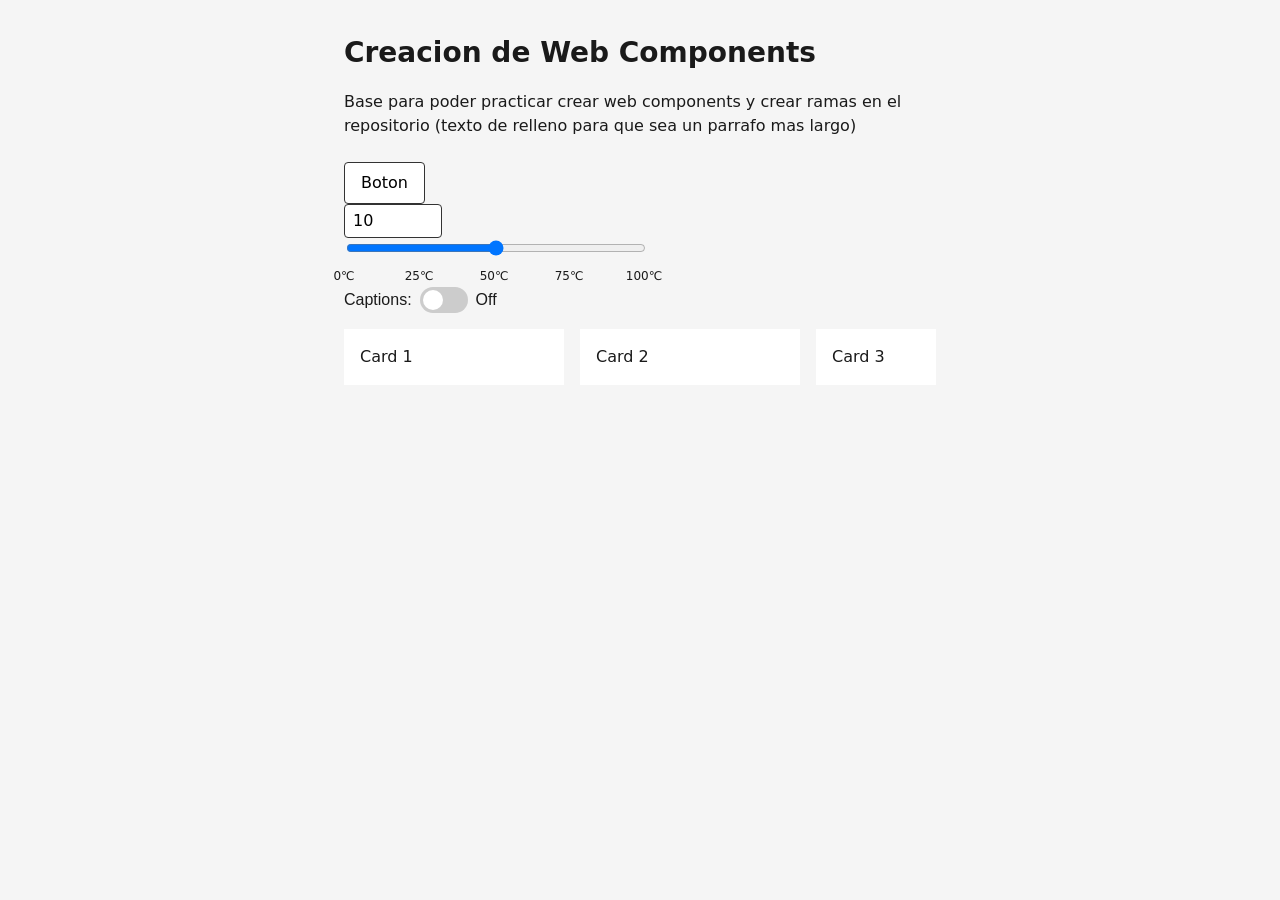
==== index.html @ 435bf11f "horizontal_Scroll" ====
<!DOCTYPE html>
<html lang="es">
  <head>
    <meta charset="UTF-8" />
    <meta name="viewport" content="width=device-width, initial-scale=1.0" />
    <title>Web Components</title>
    <link rel="stylesheet" href="styles.css" />
  </head>
  <body>
    <main class="page">
      <h1>Creacion de Web Components</h1>
      <p>
        Base para poder practicar crear web components y crear ramas en el repositorio (texto de relleno para que sea un parrafo mas largo)
      </p>
      <button type="button" id="action-button">Boton</button>

      <numeric-field value="10"></numeric-field>

      <my-slider min="0" max="100" value="50" step="5" style="max-width: 300px;">
        <slider-label>0&#8451;</slider-label>
        <slider-label position="25">25&#8451;</slider-label>
        <slider-label position="50">50&#8451;</slider-label>
        <slider-label position="75">75&#8451;</slider-label>
        <slider-label position="100">100&#8451;</slider-label>
      </my-slider>
    
      <my-switch>
        <span slot="checked-message">On</span>
        <span slot="unchecked-message">Off</span>
        <label>Captions:</label>
      </my-switch>

      <my-horizontal-scroll>
        <my-card>Card 1</my-card>
        <my-card>Card 2</my-card>
        <my-card>Card 3</my-card>
        <my-card>Card 4</my-card>
        <my-card>Card 5</my-card>
      </my-horizontal-scroll>
    </main>



    <template id="slider-template">
      <style>
        :host {
          display: block;
        }
    
        .slider {
          width: 100%;
        }
    
        input[type="range"] {
          width: 100%;
          cursor: pointer;
        }
    
        .labels {
          position: relative;
          height: 1.25rem;
          margin-top: 0.25rem;
        }
      </style>
      <div class="slider">
        <input type="range" />
        <div class="labels">
          <slot></slot>
        </div>
      </div>
    </template>

    <script src="main.js"></script>

    <script src="numericField.js"></script>
    <script src="slider.js"></script>
    <script src="switch.js"></script>
    <script src="horizontal_scroll.js"></script>
  </body>
</html>
---- styles.css ----
*,
*::before,
*::after {
  box-sizing: border-box;
}

body {
  margin: 0;
  min-height: 100vh;
  font-family: system-ui, sans-serif;
  line-height: 1.5;
  color: #1a1a1a;
  background-color: #f5f5f5;
}

.page {
  max-width: 640px;
  margin: 0 auto;
  padding: 2rem 1.5rem;
}

h1 {
  margin: 0 0 1rem;
  font-size: 1.75rem;
}

p {
  margin: 0 0 1.5rem;
}

button {
  padding: 0.5rem 1rem;
  font: inherit;
  cursor: pointer;
  border: 1px solid #333;
  border-radius: 4px;
  background-color: #fff;
}

button:hover {
  background-color: #eee;
}
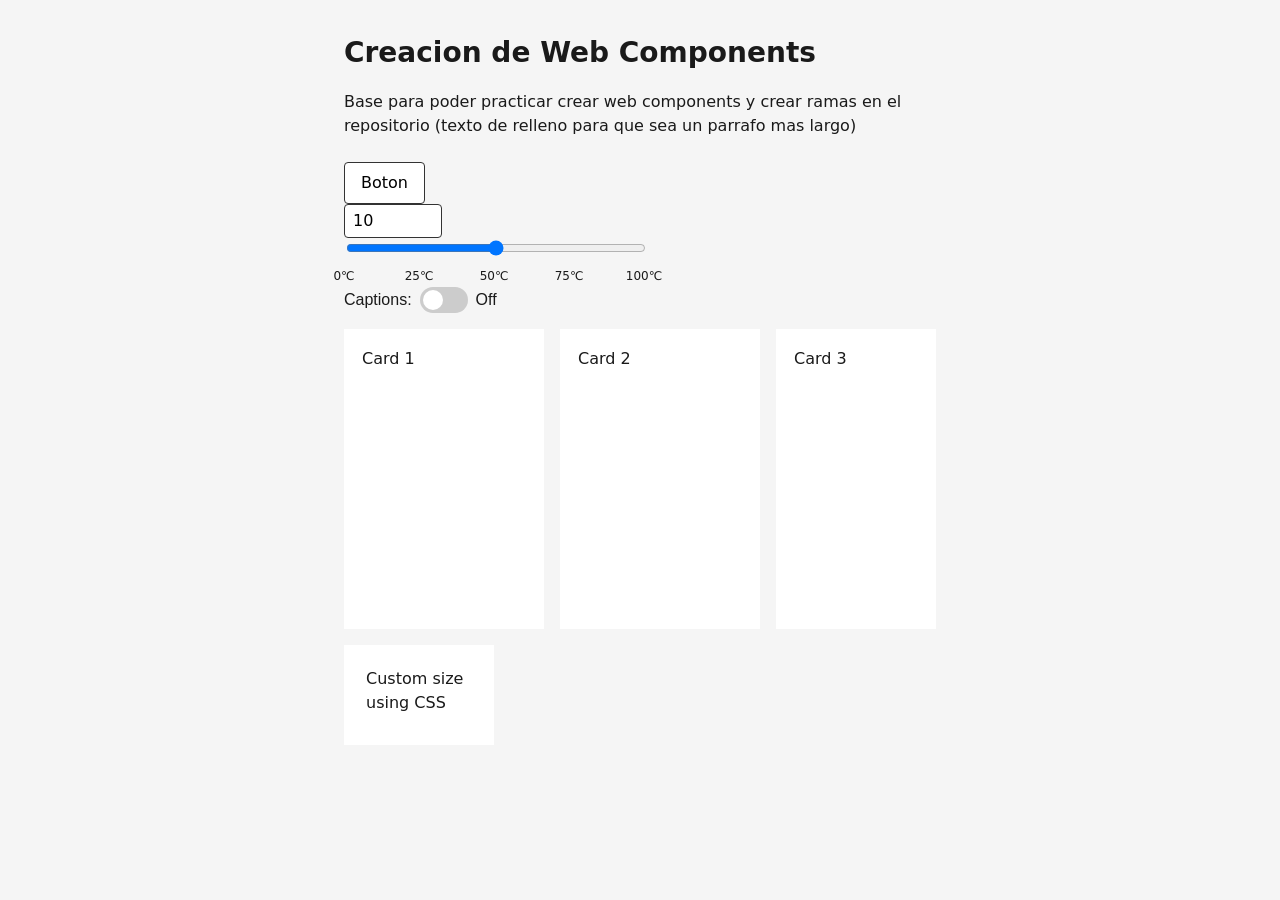
==== commit 1fef5206: "card custom" ====
--- a/index.html
+++ b/index.html
@@ -31,13 +31,17 @@
       </my-switch>
 
       <my-horizontal-scroll>
-        <my-card>Card 1</my-card>
-        <my-card>Card 2</my-card>
-        <my-card>Card 3</my-card>
-        <my-card>Card 4</my-card>
-        <my-card>Card 5</my-card>
+        <my-card class="scroll-card">Card 1</my-card>
+        <my-card class="scroll-card">Card 2</my-card>
+        <my-card class="scroll-card">Card 3</my-card>
+        <my-card class="scroll-card">Card 4</my-card>
+        <my-card class="scroll-card">Card 5</my-card>
       </my-horizontal-scroll>
+
+      <my-card class="custom"> Custom size using CSS </my-card>
     </main>
+
+    
 
 
 
@@ -76,5 +80,6 @@
     <script src="slider.js"></script>
     <script src="switch.js"></script>
     <script src="horizontal_scroll.js"></script>
+    <script src="card.js"></script>
   </body>
 </html>
--- a/styles.css
+++ b/styles.css
@@ -37,6 +37,18 @@
   background-color: #fff;
 }
 
+.custom {
+  --card-width: 150px;
+  --card-height: 100px;
+  padding: 22px;
+}
+
+.scroll-card {
+  --card-width: 200px;
+  --card-height: 300px;
+  padding: 18px;
+}
+
 button:hover {
   background-color: #eee;
 }
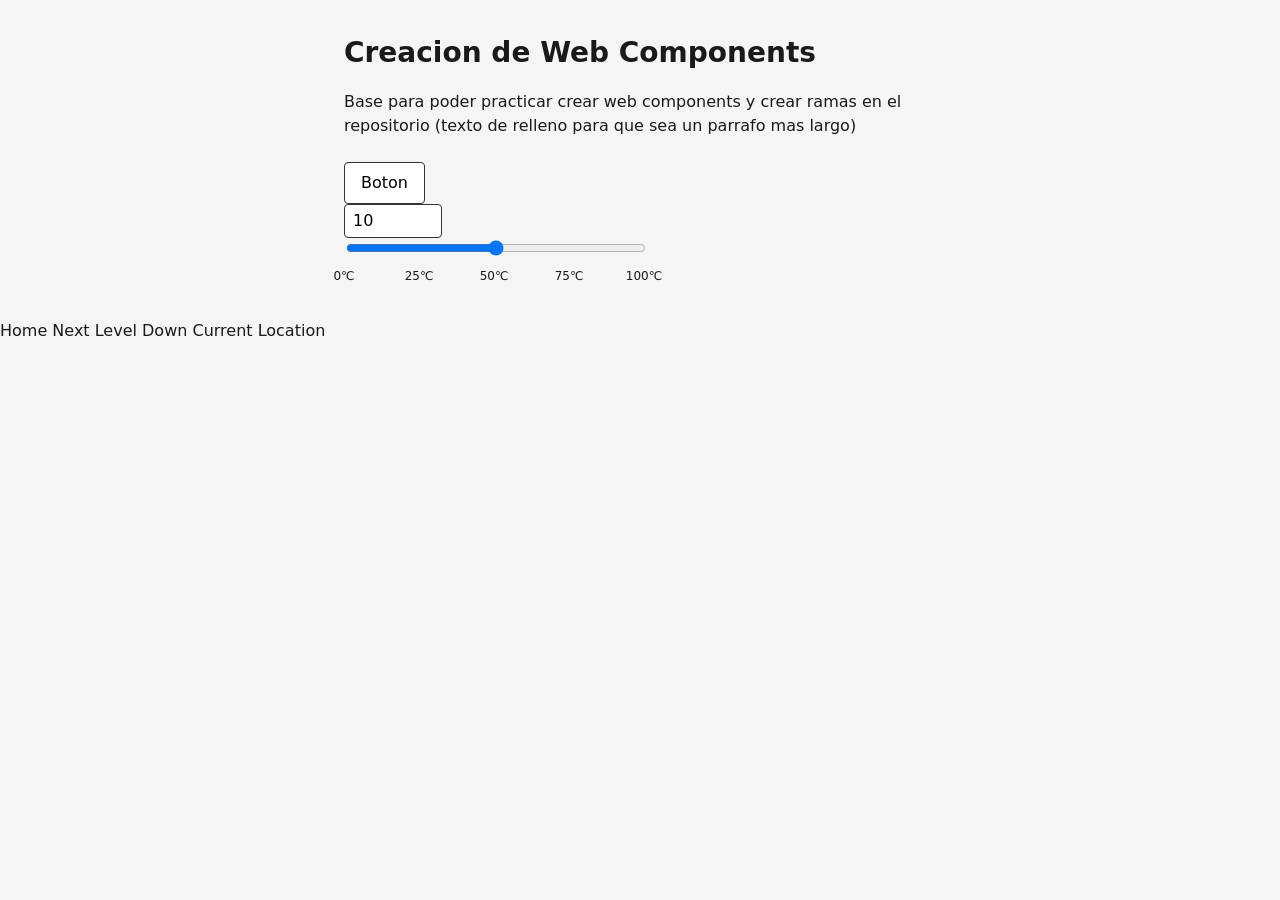
==== commit ca6fddd2: "feat: add breadcrumb custom component structure" ====
--- a/index.html
+++ b/index.html
@@ -23,27 +23,7 @@
         <slider-label position="75">75&#8451;</slider-label>
         <slider-label position="100">100&#8451;</slider-label>
       </my-slider>
-    
-      <my-switch>
-        <span slot="checked-message">On</span>
-        <span slot="unchecked-message">Off</span>
-        <label>Captions:</label>
-      </my-switch>
-
-      <my-horizontal-scroll>
-        <my-card class="scroll-card">Card 1</my-card>
-        <my-card class="scroll-card">Card 2</my-card>
-        <my-card class="scroll-card">Card 3</my-card>
-        <my-card class="scroll-card">Card 4</my-card>
-        <my-card class="scroll-card">Card 5</my-card>
-      </my-horizontal-scroll>
-
-      <my-card class="custom"> Custom size using CSS </my-card>
     </main>
-
-    
-
-
 
     <template id="slider-template">
       <style>
@@ -74,12 +54,15 @@
       </div>
     </template>
 
+    <mi-breadcrumb>
+      <mi-breadcrumb-item href="#">Home</mi-breadcrumb-item>
+      <mi-breadcrumb-item href="#">Next Level Down</mi-breadcrumb-item>
+      <mi-breadcrumb-item>Current Location</mi-breadcrumb-item>
+    </mi-breadcrumb>
+
     <script src="main.js"></script>
-
     <script src="numericField.js"></script>
     <script src="slider.js"></script>
-    <script src="switch.js"></script>
-    <script src="horizontal_scroll.js"></script>
-    <script src="card.js"></script>
+    <script src="breadcrumb.js"></script>
   </body>
 </html>
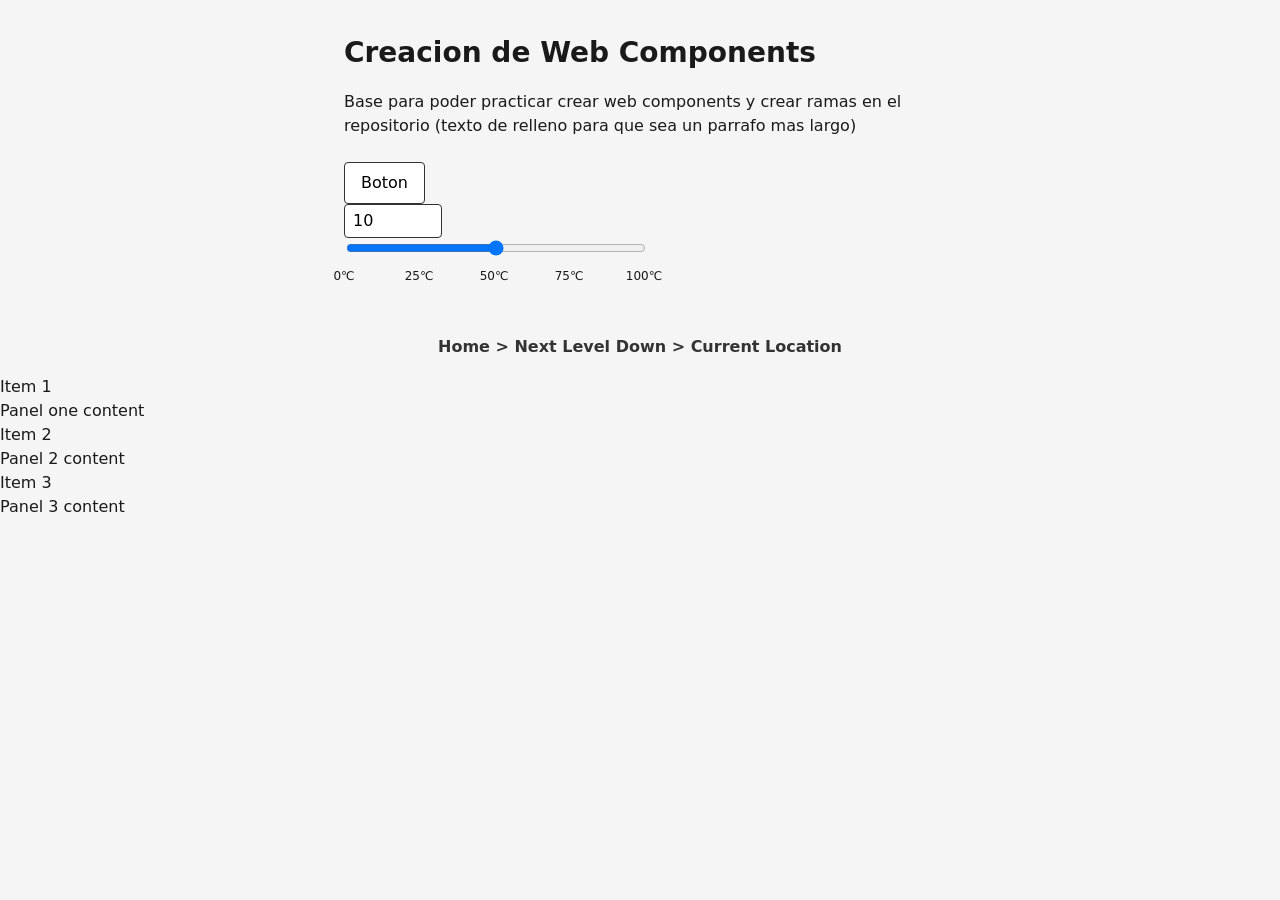
==== commit 15a2300f: "feat: add acordion custom elements to html file" ====
--- a/index.html
+++ b/index.html
@@ -60,6 +60,28 @@
       <mi-breadcrumb-item>Current Location</mi-breadcrumb-item>
     </mi-breadcrumb>
 
+    <mi-accordion style="max-width: 350px;">
+      <mi-accordion-item>
+        <span slot="heading">Item 1</span>
+        <div class="panel">
+          Panel one content
+        </div>
+      </mi-accordion-item>
+      <mi-accordion-item>
+        <span slot="heading">Item 2</span>
+        <div class="panel">
+          Panel 2 content
+        </div>
+      </mi-accordion-item>
+      <mi-accordion-item>
+        <span slot="heading">Item 3</span>
+        <div class="panel">
+          Panel 3 content
+        </div>
+      </mi-accordion-item>
+    </mi-accordion>
+
+    <script src="acordion.js"></script>
     <script src="main.js"></script>
     <script src="numericField.js"></script>
     <script src="slider.js"></script>
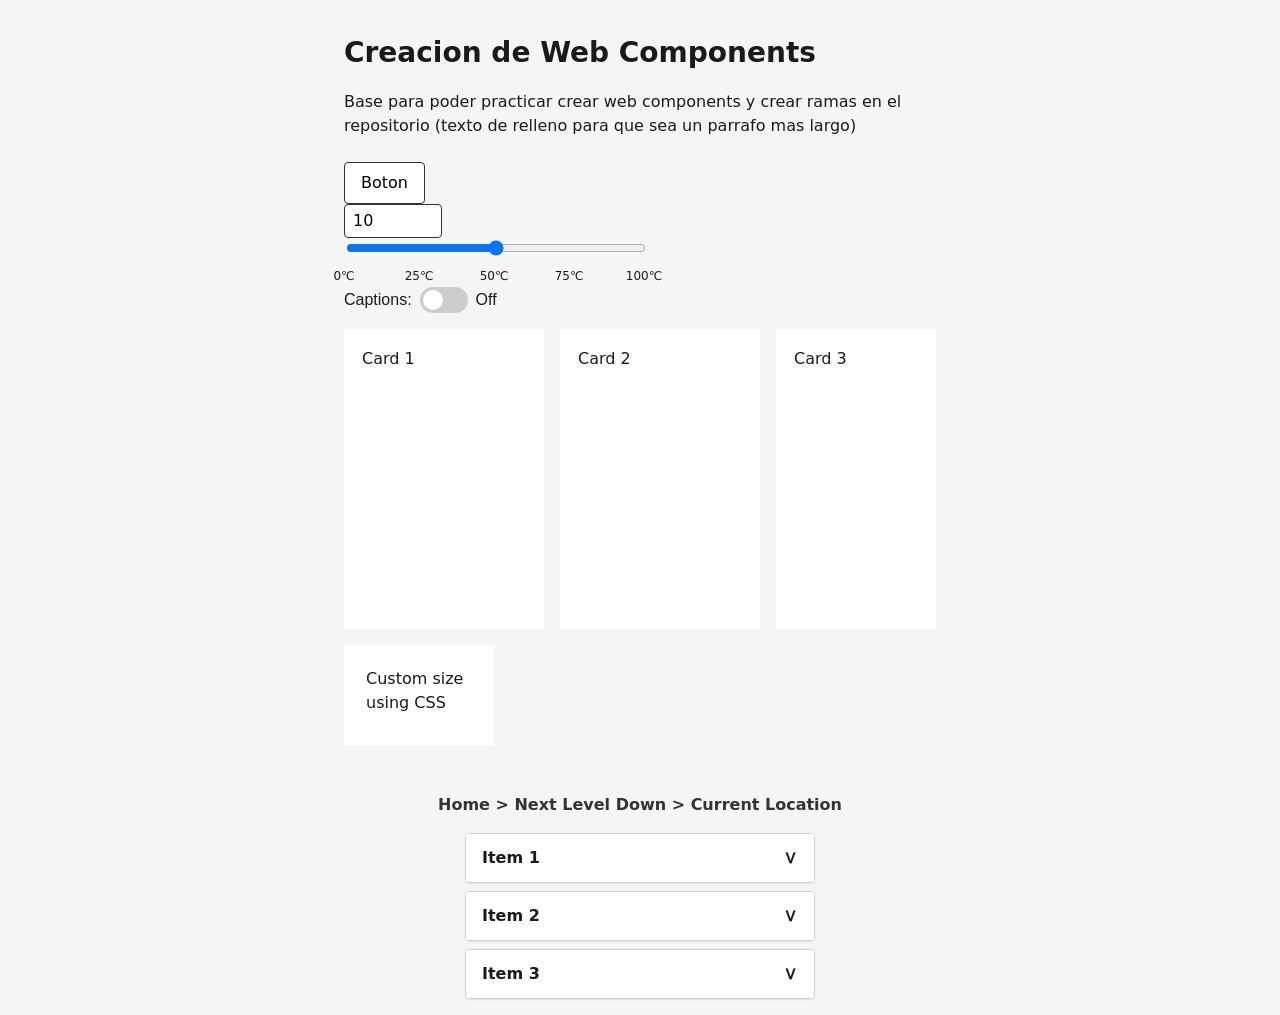
==== commit 3cfb90d4: "Merge branch 'main' into Switch-component" ====
--- a/index.html
+++ b/index.html
@@ -23,7 +23,27 @@
         <slider-label position="75">75&#8451;</slider-label>
         <slider-label position="100">100&#8451;</slider-label>
       </my-slider>
+    
+      <my-switch>
+        <span slot="checked-message">On</span>
+        <span slot="unchecked-message">Off</span>
+        <label>Captions:</label>
+      </my-switch>
+
+      <my-horizontal-scroll>
+        <my-card class="scroll-card">Card 1</my-card>
+        <my-card class="scroll-card">Card 2</my-card>
+        <my-card class="scroll-card">Card 3</my-card>
+        <my-card class="scroll-card">Card 4</my-card>
+        <my-card class="scroll-card">Card 5</my-card>
+      </my-horizontal-scroll>
+
+      <my-card class="custom"> Custom size using CSS </my-card>
     </main>
+
+    
+
+
 
     <template id="slider-template">
       <style>
@@ -85,6 +105,10 @@
     <script src="main.js"></script>
     <script src="numericField.js"></script>
     <script src="slider.js"></script>
+    <script src="switch.js"></script>
+    <script src="horizontal_scroll.js"></script>
+    <script src="card.js"></script>
     <script src="breadcrumb.js"></script>
+
   </body>
 </html>
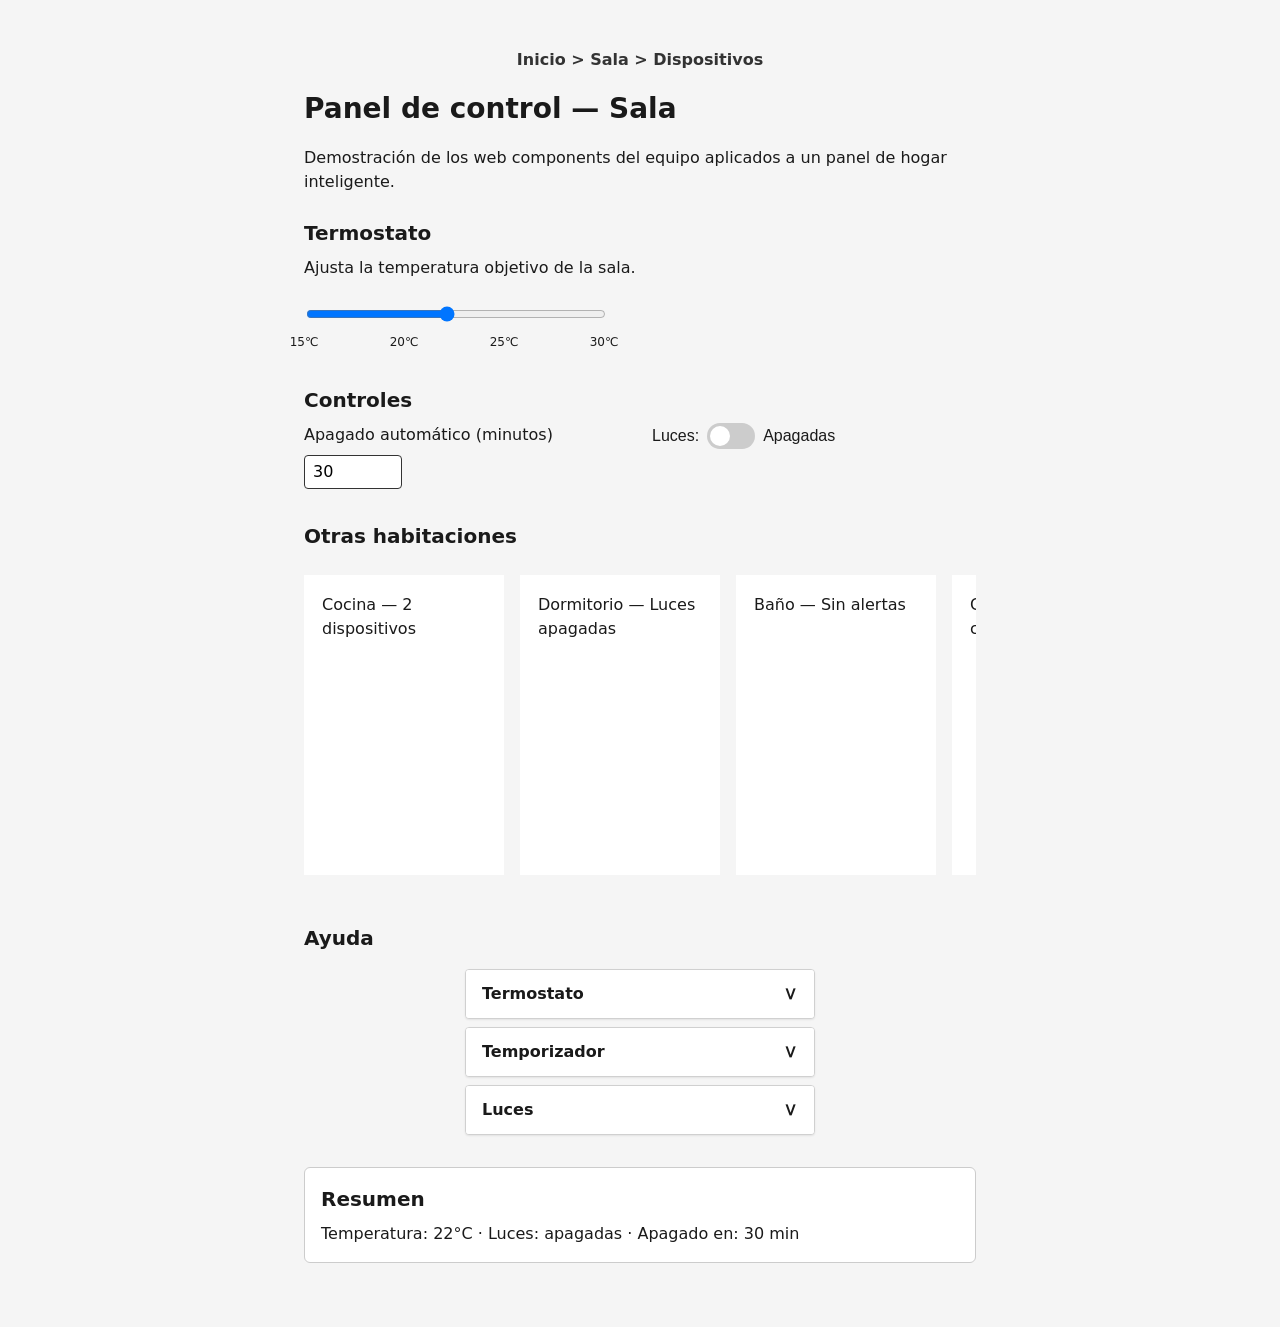
==== commit 659492a6: "house control panel" ====
--- a/index.html
+++ b/index.html
@@ -3,63 +3,106 @@
   <head>
     <meta charset="UTF-8" />
     <meta name="viewport" content="width=device-width, initial-scale=1.0" />
-    <title>Web Components</title>
+    <title>Panel de control del hogar</title>
     <link rel="stylesheet" href="styles.css" />
   </head>
   <body>
     <main class="page">
-      <h1>Creacion de Web Components</h1>
+      <mi-breadcrumb>
+        <mi-breadcrumb-item href="#">Inicio</mi-breadcrumb-item>
+        <mi-breadcrumb-item href="#">Sala</mi-breadcrumb-item>
+        <mi-breadcrumb-item>Dispositivos</mi-breadcrumb-item>
+      </mi-breadcrumb>
+
+      <h1>Panel de control — Sala</h1>
       <p>
-        Base para poder practicar crear web components y crear ramas en el repositorio (texto de relleno para que sea un parrafo mas largo)
+        Demostración de los web components del equipo aplicados a un panel de hogar inteligente.
       </p>
-      <button type="button" id="action-button">Boton</button>
 
-      <numeric-field value="10"></numeric-field>
+      <section class="section">
+        <h2>Termostato</h2>
+        <p>Ajusta la temperatura objetivo de la sala.</p>
+        <my-slider min="15" max="30" value="22" step="1" style="max-width: 300px;">
+          <slider-label position="15">15&#8451;</slider-label>
+          <slider-label position="20">20&#8451;</slider-label>
+          <slider-label position="25">25&#8451;</slider-label>
+          <slider-label position="30">30&#8451;</slider-label>
+        </my-slider>
+      </section>
 
-      <my-slider min="0" max="100" value="50" step="5" style="max-width: 300px;">
-        <slider-label>0&#8451;</slider-label>
-        <slider-label position="25">25&#8451;</slider-label>
-        <slider-label position="50">50&#8451;</slider-label>
-        <slider-label position="75">75&#8451;</slider-label>
-        <slider-label position="100">100&#8451;</slider-label>
-      </my-slider>
-    
-      <my-switch>
-        <span slot="checked-message">On</span>
-        <span slot="unchecked-message">Off</span>
-        <label>Captions:</label>
-      </my-switch>
+      <section class="section">
+        <h2>Controles</h2>
+        <div class="controls">
+          <div class="control">
+            <label>Apagado automático (minutos)</label>
+            <numeric-field value="30"></numeric-field>
+          </div>
+          <div class="control">
+            <my-switch>
+              <label>Luces:</label>
+              <span slot="checked-message">Encendidas</span>
+              <span slot="unchecked-message">Apagadas</span>
+            </my-switch>
+          </div>
+        </div>
+      </section>
 
-      <my-horizontal-scroll>
-        <my-card class="scroll-card">Card 1</my-card>
-        <my-card class="scroll-card">Card 2</my-card>
-        <my-card class="scroll-card">Card 3</my-card>
-        <my-card class="scroll-card">Card 4</my-card>
-        <my-card class="scroll-card">Card 5</my-card>
-      </my-horizontal-scroll>
+      <section class="section">
+        <h2>Otras habitaciones</h2>
+        <my-horizontal-scroll>
+          <my-card class="scroll-card">Cocina — 2 dispositivos</my-card>
+          <my-card class="scroll-card">Dormitorio — Luces apagadas</my-card>
+          <my-card class="scroll-card">Baño — Sin alertas</my-card>
+          <my-card class="scroll-card">Garaje — Puerta cerrada</my-card>
+          <my-card class="scroll-card">Jardín — Riego programado</my-card>
+        </my-horizontal-scroll>
+      </section>
 
-      <my-card class="custom"> Custom size using CSS </my-card>
+      <section class="section">
+        <h2>Ayuda</h2>
+        <mi-accordion style="max-width: 350px;">
+          <mi-accordion-item>
+            <span slot="heading">Termostato</span>
+            <div class="panel">
+              Usa el deslizador para fijar la temperatura objetivo de la sala entre 15 y 30 grados.
+            </div>
+          </mi-accordion-item>
+          <mi-accordion-item>
+            <span slot="heading">Temporizador</span>
+            <div class="panel">
+              El campo numérico define en cuántos minutos se apagan los dispositivos de forma automática.
+            </div>
+          </mi-accordion-item>
+          <mi-accordion-item>
+            <span slot="heading">Luces</span>
+            <div class="panel">
+              El interruptor enciende o apaga las luces de la sala.
+            </div>
+          </mi-accordion-item>
+        </mi-accordion>
+      </section>
+
+      <section class="section" id="status">
+        <h2>Resumen</h2>
+        <p id="status-text"></p>
+      </section>
     </main>
-
-    
-
-
 
     <template id="slider-template">
       <style>
         :host {
           display: block;
         }
-    
+
         .slider {
           width: 100%;
         }
-    
+
         input[type="range"] {
           width: 100%;
           cursor: pointer;
         }
-    
+
         .labels {
           position: relative;
           height: 1.25rem;
@@ -74,41 +117,13 @@
       </div>
     </template>
 
-    <mi-breadcrumb>
-      <mi-breadcrumb-item href="#">Home</mi-breadcrumb-item>
-      <mi-breadcrumb-item href="#">Next Level Down</mi-breadcrumb-item>
-      <mi-breadcrumb-item>Current Location</mi-breadcrumb-item>
-    </mi-breadcrumb>
-
-    <mi-accordion style="max-width: 350px;">
-      <mi-accordion-item>
-        <span slot="heading">Item 1</span>
-        <div class="panel">
-          Panel one content
-        </div>
-      </mi-accordion-item>
-      <mi-accordion-item>
-        <span slot="heading">Item 2</span>
-        <div class="panel">
-          Panel 2 content
-        </div>
-      </mi-accordion-item>
-      <mi-accordion-item>
-        <span slot="heading">Item 3</span>
-        <div class="panel">
-          Panel 3 content
-        </div>
-      </mi-accordion-item>
-    </mi-accordion>
-
     <script src="acordion.js"></script>
-    <script src="main.js"></script>
     <script src="numericField.js"></script>
     <script src="slider.js"></script>
     <script src="switch.js"></script>
     <script src="horizontal_scroll.js"></script>
     <script src="card.js"></script>
     <script src="breadcrumb.js"></script>
-
+    <script src="main.js"></script>
   </body>
 </html>
--- a/styles.css
+++ b/styles.css
@@ -14,9 +14,47 @@
 }
 
 .page {
-  max-width: 640px;
+  max-width: 720px;
   margin: 0 auto;
   padding: 2rem 1.5rem;
+}
+
+.section {
+  margin-bottom: 2rem;
+}
+
+.section h2 {
+  margin: 0 0 0.5rem;
+  font-size: 1.25rem;
+}
+
+.controls {
+  display: grid;
+  grid-template-columns: 1fr;
+  gap: 1.5rem;
+}
+
+@media (min-width: 480px) {
+  .controls {
+    grid-template-columns: 1fr 1fr;
+  }
+}
+
+.control {
+  display: flex;
+  flex-direction: column;
+  gap: 0.5rem;
+}
+
+#status {
+  padding: 1rem;
+  border: 1px solid #ccc;
+  border-radius: 6px;
+  background-color: #fff;
+}
+
+#status-text {
+  margin: 0;
 }
 
 h1 {
@@ -37,12 +75,6 @@
   background-color: #fff;
 }
 
-.custom {
-  --card-width: 150px;
-  --card-height: 100px;
-  padding: 22px;
-}
-
 .scroll-card {
   --card-width: 200px;
   --card-height: 300px;
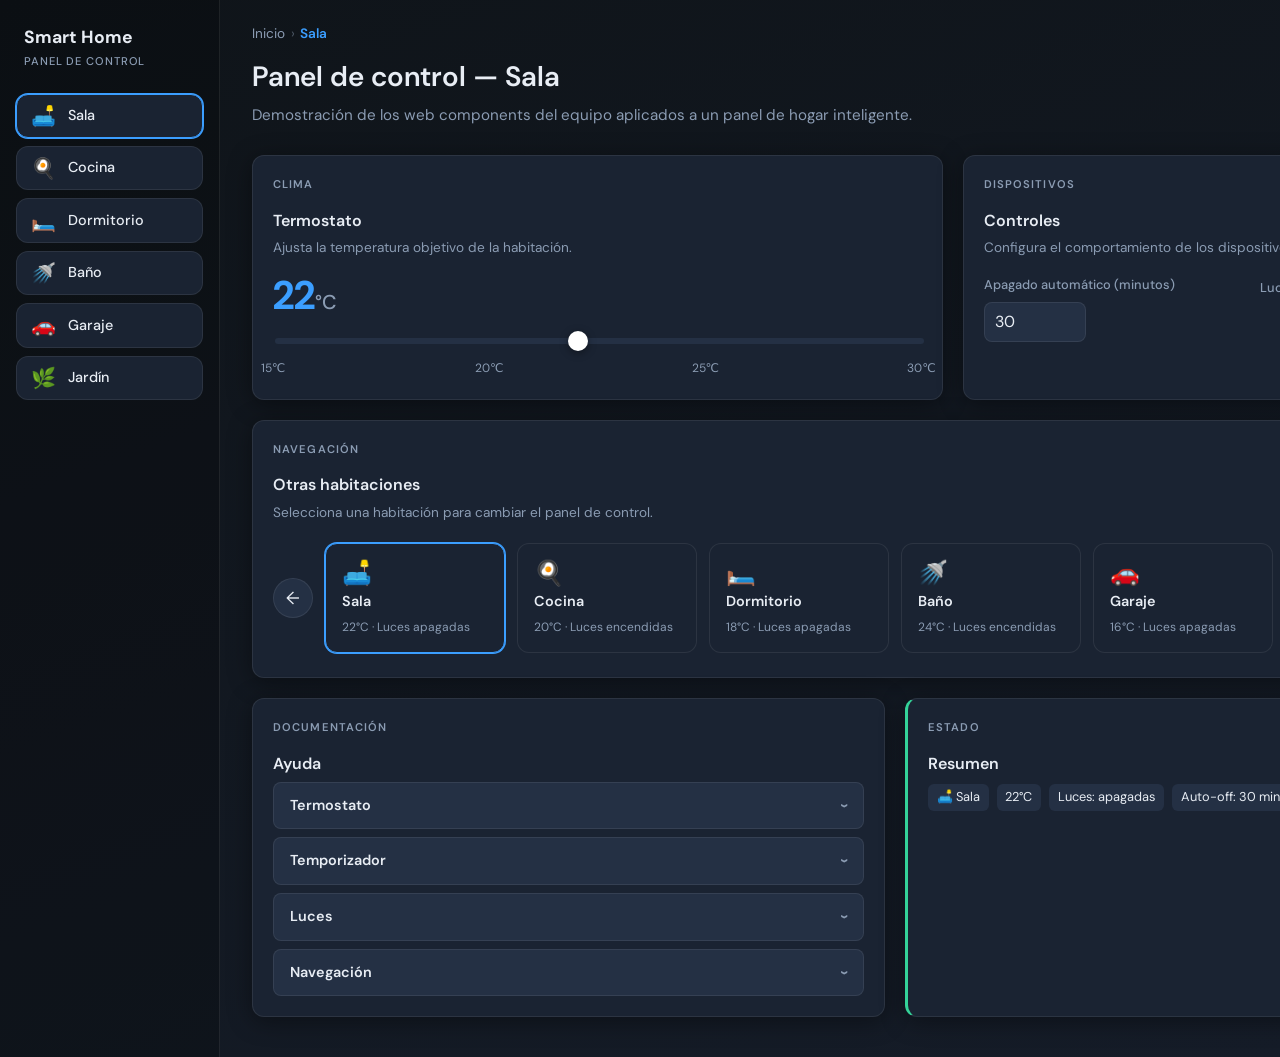
==== commit 73ee1925: "new style" ====
--- a/index.html
+++ b/index.html
@@ -7,86 +7,176 @@
     <link rel="stylesheet" href="styles.css" />
   </head>
   <body>
-    <main class="page">
-      <mi-breadcrumb>
-        <mi-breadcrumb-item href="#">Inicio</mi-breadcrumb-item>
-        <mi-breadcrumb-item href="#">Sala</mi-breadcrumb-item>
-        <mi-breadcrumb-item>Dispositivos</mi-breadcrumb-item>
-      </mi-breadcrumb>
-
-      <h1>Panel de control — Sala</h1>
-      <p>
-        Demostración de los web components del equipo aplicados a un panel de hogar inteligente.
-      </p>
-
-      <section class="section">
-        <h2>Termostato</h2>
-        <p>Ajusta la temperatura objetivo de la sala.</p>
-        <my-slider min="15" max="30" value="22" step="1" style="max-width: 300px;">
-          <slider-label position="15">15&#8451;</slider-label>
-          <slider-label position="20">20&#8451;</slider-label>
-          <slider-label position="25">25&#8451;</slider-label>
-          <slider-label position="30">30&#8451;</slider-label>
-        </my-slider>
-      </section>
-
-      <section class="section">
-        <h2>Controles</h2>
-        <div class="controls">
-          <div class="control">
-            <label>Apagado automático (minutos)</label>
-            <numeric-field value="30"></numeric-field>
+    <div class="app">
+      <aside class="sidebar">
+        <div class="sidebar-brand">
+          Smart Home
+          <span>Panel de control</span>
+        </div>
+        <nav class="room-nav" id="room-nav" aria-label="Habitaciones"></nav>
+      </aside>
+
+      <main class="page">
+        <header class="page-header">
+          <mi-breadcrumb id="breadcrumb">
+            <mi-breadcrumb-item href="#" data-room="sala">Inicio</mi-breadcrumb-item>
+            <mi-breadcrumb-item id="breadcrumb-room">Sala</mi-breadcrumb-item>
+          </mi-breadcrumb>
+
+          <h1 id="page-title">Panel de control — Sala</h1>
+          <p>Demostración de los web components del equipo aplicados a un panel de hogar inteligente.</p>
+        </header>
+
+        <div class="dashboard">
+          <div class="dashboard-top">
+            <section class="section">
+              <p class="section-label">Clima</p>
+              <h2>Termostato</h2>
+              <p class="section-desc">Ajusta la temperatura objetivo de la habitación.</p>
+              <div class="temp-display" id="temp-display" aria-live="polite">22<span>°C</span></div>
+              <my-slider id="thermostat" min="15" max="30" value="22" step="1">
+                <slider-label position="15">15&#8451;</slider-label>
+                <slider-label position="20">20&#8451;</slider-label>
+                <slider-label position="25">25&#8451;</slider-label>
+                <slider-label position="30">30&#8451;</slider-label>
+              </my-slider>
+            </section>
+
+            <section class="section">
+              <p class="section-label">Dispositivos</p>
+              <h2>Controles</h2>
+              <p class="section-desc">Configura el comportamiento de los dispositivos de la habitación.</p>
+              <div class="controls">
+                <div class="control">
+                  <label for="timer-field">Apagado automático (minutos)</label>
+                  <numeric-field id="timer-field" value="30"></numeric-field>
+                </div>
+                <div class="control">
+                  <my-switch id="lights-switch">
+                    <label>Luces:</label>
+                    <span slot="checked-message">Encendidas</span>
+                    <span slot="unchecked-message">Apagadas</span>
+                  </my-switch>
+                </div>
+              </div>
+            </section>
           </div>
-          <div class="control">
-            <my-switch>
-              <label>Luces:</label>
-              <span slot="checked-message">Encendidas</span>
-              <span slot="unchecked-message">Apagadas</span>
-            </my-switch>
+
+          <section class="section">
+            <p class="section-label">Navegación</p>
+            <h2>Otras habitaciones</h2>
+            <p class="section-desc">Selecciona una habitación para cambiar el panel de control.</p>
+            <my-horizontal-scroll class="products" id="room-scroll">
+              <button slot="left-button" class="scroll-btn" type="button" aria-label="Desplazar izquierda">&#8592;</button>
+              <button slot="right-button" class="scroll-btn" type="button" aria-label="Desplazar derecha">&#8594;</button>
+            </my-horizontal-scroll>
+          </section>
+
+          <div class="dashboard-bottom">
+            <section class="section">
+              <p class="section-label">Documentación</p>
+              <h2>Ayuda</h2>
+              <mi-accordion>
+                <mi-accordion-item>
+                  <span slot="heading">Termostato</span>
+                  <div class="panel">
+                    Usa el deslizador para fijar la temperatura objetivo entre 15 y 30 grados.
+                  </div>
+                </mi-accordion-item>
+                <mi-accordion-item>
+                  <span slot="heading">Temporizador</span>
+                  <div class="panel">
+                    El campo numérico define en cuántos minutos se apagan los dispositivos de forma automática.
+                  </div>
+                </mi-accordion-item>
+                <mi-accordion-item>
+                  <span slot="heading">Luces</span>
+                  <div class="panel">
+                    El interruptor enciende o apaga las luces de la habitación activa.
+                  </div>
+                </mi-accordion-item>
+                <mi-accordion-item>
+                  <span slot="heading">Navegación</span>
+                  <div class="panel">
+                    Usa la barra lateral o las tarjetas horizontales para cambiar de habitación. Cada una conserva su propia configuración.
+                  </div>
+                </mi-accordion-item>
+              </mi-accordion>
+            </section>
+
+            <section class="section" id="status">
+              <p class="section-label">Estado</p>
+              <h2>Resumen</h2>
+              <p id="status-text"></p>
+            </section>
           </div>
         </div>
-      </section>
-
-      <section class="section">
-        <h2>Otras habitaciones</h2>
-        <my-horizontal-scroll>
-          <my-card class="scroll-card">Cocina — 2 dispositivos</my-card>
-          <my-card class="scroll-card">Dormitorio — Luces apagadas</my-card>
-          <my-card class="scroll-card">Baño — Sin alertas</my-card>
-          <my-card class="scroll-card">Garaje — Puerta cerrada</my-card>
-          <my-card class="scroll-card">Jardín — Riego programado</my-card>
-        </my-horizontal-scroll>
-      </section>
-
-      <section class="section">
-        <h2>Ayuda</h2>
-        <mi-accordion style="max-width: 350px;">
-          <mi-accordion-item>
-            <span slot="heading">Termostato</span>
-            <div class="panel">
-              Usa el deslizador para fijar la temperatura objetivo de la sala entre 15 y 30 grados.
-            </div>
-          </mi-accordion-item>
-          <mi-accordion-item>
-            <span slot="heading">Temporizador</span>
-            <div class="panel">
-              El campo numérico define en cuántos minutos se apagan los dispositivos de forma automática.
-            </div>
-          </mi-accordion-item>
-          <mi-accordion-item>
-            <span slot="heading">Luces</span>
-            <div class="panel">
-              El interruptor enciende o apaga las luces de la sala.
-            </div>
-          </mi-accordion-item>
-        </mi-accordion>
-      </section>
-
-      <section class="section" id="status">
-        <h2>Resumen</h2>
-        <p id="status-text"></p>
-      </section>
-    </main>
+      </main>
+    </div>
+
+    <template id="horizontal-scroll-template">
+      <style>
+        :host {
+          display: block;
+          --scroll-gap: 1rem;
+          --scroll-padding: 1rem;
+          --button-size: 40px;
+        }
+
+        .wrapper {
+          display: flex;
+          align-items: center;
+          gap: 0.5rem;
+        }
+
+        .scroll-container {
+          flex: 1;
+          display: flex;
+          gap: var(--scroll-gap);
+          padding: var(--scroll-padding);
+          overflow-x: auto;
+          scroll-behavior: smooth;
+          scroll-snap-type: x proximity;
+          scrollbar-width: thin;
+          scrollbar-color: var(--bg-elevated, #243044) transparent;
+        }
+
+        ::slotted(my-card) {
+          flex: 0 0 auto;
+          scroll-snap-align: start;
+        }
+
+        .control {
+          width: var(--button-size);
+          height: var(--button-size);
+          flex-shrink: 0;
+        }
+
+        ::slotted(button) {
+          width: 100%;
+          height: 100%;
+          cursor: pointer;
+        }
+      </style>
+
+      <div class="wrapper">
+        <div class="control">
+          <slot name="left-button">
+            <button type="button">&#8592;</button>
+          </slot>
+        </div>
+
+        <div class="scroll-container">
+          <slot></slot>
+        </div>
+
+        <div class="control">
+          <slot name="right-button">
+            <button type="button">&#8594;</button>
+          </slot>
+        </div>
+      </div>
+    </template>
 
     <template id="slider-template">
       <style>
@@ -99,14 +189,52 @@
         }
 
         input[type="range"] {
+          -webkit-appearance: none;
+          appearance: none;
           width: 100%;
-          cursor: pointer;
+          height: 6px;
+          border-radius: 999px;
+          background: var(--bg-elevated, #243044);
+          cursor: pointer;
+          outline: none;
+        }
+
+        input[type="range"]::-webkit-slider-thumb {
+          -webkit-appearance: none;
+          appearance: none;
+          width: 20px;
+          height: 20px;
+          border-radius: 50%;
+          background: #fff;
+          box-shadow: 0 2px 8px rgba(0, 0, 0, 0.4);
+          cursor: pointer;
+          transition: transform 0.15s;
+        }
+
+        input[type="range"]::-webkit-slider-thumb:hover {
+          transform: scale(1.1);
+        }
+
+        input[type="range"]::-moz-range-thumb {
+          width: 20px;
+          height: 20px;
+          border: none;
+          border-radius: 50%;
+          background: #fff;
+          box-shadow: 0 2px 8px rgba(0, 0, 0, 0.4);
+          cursor: pointer;
+        }
+
+        input[type="range"]::-moz-range-track {
+          height: 6px;
+          border-radius: 999px;
+          background: var(--bg-elevated, #243044);
         }
 
         .labels {
           position: relative;
           height: 1.25rem;
-          margin-top: 0.25rem;
+          margin-top: 0.5rem;
         }
       </style>
       <div class="slider">
--- a/styles.css
+++ b/styles.css
@@ -1,37 +1,216 @@
+@import url("https://fonts.googleapis.com/css2?family=DM+Sans:ital,opsz,wght@0,9..40,400;0,9..40,500;0,9..40,600;0,9..40,700;1,9..40,400&display=swap");
+
 *,
 *::before,
 *::after {
   box-sizing: border-box;
 }
 
+:root {
+  --bg-page: #0f1419;
+  --bg-surface: #1a2332;
+  --bg-elevated: #243044;
+  --accent: #3b9eff;
+  --accent-success: #34d399;
+  --accent-warm: #fbbf24;
+  --text-primary: #e8edf4;
+  --text-muted: #8b9cb3;
+  --border: rgba(255, 255, 255, 0.08);
+  --radius: 12px;
+  --shadow: 0 4px 24px rgba(0, 0, 0, 0.4);
+  --font: "DM Sans", system-ui, sans-serif;
+
+  --card-bg: var(--bg-surface);
+  --card-border: var(--border);
+  --card-radius: var(--radius);
+  --card-width: auto;
+  --card-height: auto;
+
+  --scroll-gap: 1rem;
+  --scroll-padding: 0.5rem;
+  --button-size: 40px;
+  --button-background: var(--bg-elevated);
+}
+
 body {
   margin: 0;
   min-height: 100vh;
-  font-family: system-ui, sans-serif;
+  font-family: var(--font);
   line-height: 1.5;
-  color: #1a1a1a;
-  background-color: #f5f5f5;
+  color: var(--text-primary);
+  background: linear-gradient(160deg, var(--bg-page) 0%, #151c28 100%);
+}
+
+.app {
+  display: grid;
+  grid-template-columns: 220px 1fr;
+  min-height: 100vh;
+}
+
+.sidebar {
+  padding: 1.5rem 1rem;
+  background: rgba(0, 0, 0, 0.25);
+  border-right: 1px solid var(--border);
+  display: flex;
+  flex-direction: column;
+  gap: 1.5rem;
+}
+
+.sidebar-brand {
+  font-size: 1.1rem;
+  font-weight: 700;
+  color: var(--text-primary);
+  padding: 0 0.5rem;
+}
+
+.sidebar-brand span {
+  display: block;
+  font-size: 0.7rem;
+  font-weight: 500;
+  color: var(--text-muted);
+  text-transform: uppercase;
+  letter-spacing: 0.08em;
+  margin-top: 0.15rem;
+}
+
+.room-nav {
+  display: flex;
+  flex-direction: column;
+  gap: 0.5rem;
+}
+
+.nav-card {
+  --card-width: 100%;
+  --card-height: auto;
+  cursor: pointer;
+  transition: border-color 0.2s, box-shadow 0.2s, transform 0.15s;
+}
+
+.nav-card:hover {
+  transform: translateX(2px);
+}
+
+.nav-card[active] {
+  --card-border: var(--accent);
+  box-shadow: 0 0 0 1px var(--accent);
+}
+
+.nav-card-inner {
+  display: flex;
+  align-items: center;
+  gap: 0.75rem;
+  padding: 0.65rem 0.85rem;
+}
+
+.nav-icon {
+  font-size: 1.25rem;
+  line-height: 1;
+}
+
+.nav-label {
+  font-size: 0.9rem;
+  font-weight: 500;
 }
 
 .page {
-  max-width: 720px;
-  margin: 0 auto;
-  padding: 2rem 1.5rem;
+  max-width: 960px;
+  padding: 1.5rem 2rem 2.5rem;
+  width: 100%;
+}
+
+.page-header {
+  margin-bottom: 1.75rem;
+}
+
+.page-header h1 {
+  margin: 0.75rem 0 0.35rem;
+  font-size: 1.75rem;
+  font-weight: 600;
+}
+
+.page-header p {
+  margin: 0;
+  color: var(--text-muted);
+  font-size: 0.95rem;
+}
+
+.dashboard {
+  display: grid;
+  gap: 1.25rem;
+}
+
+.dashboard-top {
+  display: grid;
+  grid-template-columns: 1fr;
+  gap: 1.25rem;
+}
+
+@media (min-width: 720px) {
+  .dashboard-top {
+    grid-template-columns: 1.2fr 1fr;
+  }
+}
+
+.dashboard-bottom {
+  display: grid;
+  grid-template-columns: 1fr;
+  gap: 1.25rem;
+}
+
+@media (min-width: 720px) {
+  .dashboard-bottom {
+    grid-template-columns: 1fr 1fr;
+  }
 }
 
 .section {
-  margin-bottom: 2rem;
+  background: var(--bg-surface);
+  border: 1px solid var(--border);
+  border-radius: var(--radius);
+  padding: 1.25rem;
+  box-shadow: var(--shadow);
+}
+
+.section-label {
+  margin: 0 0 1rem;
+  font-size: 0.7rem;
+  font-weight: 600;
+  text-transform: uppercase;
+  letter-spacing: 0.1em;
+  color: var(--text-muted);
 }
 
 .section h2 {
-  margin: 0 0 0.5rem;
+  margin: 0 0 0.35rem;
+  font-size: 1rem;
+  font-weight: 600;
+}
+
+.section-desc {
+  margin: 0 0 1rem;
+  font-size: 0.85rem;
+  color: var(--text-muted);
+}
+
+.temp-display {
+  font-size: 2.5rem;
+  font-weight: 700;
+  font-variant-numeric: tabular-nums;
+  color: var(--accent);
+  margin-bottom: 0.75rem;
+  line-height: 1;
+}
+
+.temp-display span {
   font-size: 1.25rem;
+  font-weight: 500;
+  color: var(--text-muted);
 }
 
 .controls {
   display: grid;
   grid-template-columns: 1fr;
-  gap: 1.5rem;
+  gap: 1.25rem;
 }
 
 @media (min-width: 480px) {
@@ -46,41 +225,144 @@
   gap: 0.5rem;
 }
 
+.control label {
+  font-size: 0.8rem;
+  font-weight: 500;
+  color: var(--text-muted);
+}
+
 #status {
-  padding: 1rem;
-  border: 1px solid #ccc;
-  border-radius: 6px;
-  background-color: #fff;
+  border-left: 3px solid var(--accent-success);
 }
 
 #status-text {
   margin: 0;
-}
-
-h1 {
-  margin: 0 0 1rem;
-  font-size: 1.75rem;
-}
-
-p {
-  margin: 0 0 1.5rem;
+  font-size: 0.9rem;
+  line-height: 1.6;
+}
+
+.status-chip {
+  display: inline-block;
+  padding: 0.2rem 0.55rem;
+  margin: 0.15rem 0.25rem 0.15rem 0;
+  background: var(--bg-elevated);
+  border-radius: 6px;
+  font-size: 0.8rem;
+  font-variant-numeric: tabular-nums;
+}
+
+.scroll-card {
+  --card-width: 180px;
+  --card-height: 110px;
+  cursor: pointer;
+  transition: border-color 0.2s, transform 0.15s;
+}
+
+.scroll-card:hover {
+  transform: translateY(-2px);
+}
+
+.scroll-card[active] {
+  --card-border: var(--accent);
+  box-shadow: 0 0 0 1px var(--accent);
+}
+
+.room-card-inner {
+  display: flex;
+  flex-direction: column;
+  justify-content: center;
+  height: 100%;
+  padding: 0.85rem 1rem;
+  gap: 0.35rem;
+}
+
+.room-card-icon {
+  font-size: 1.5rem;
+  line-height: 1;
+}
+
+.room-card-name {
+  font-weight: 600;
+  font-size: 0.9rem;
+}
+
+.room-card-status {
+  font-size: 0.75rem;
+  color: var(--text-muted);
+}
+
+.products {
+  --scroll-gap: 0.75rem;
+  --scroll-padding: 0.25rem;
 }
 
 button {
   padding: 0.5rem 1rem;
   font: inherit;
   cursor: pointer;
-  border: 1px solid #333;
-  border-radius: 4px;
-  background-color: #fff;
-}
-
-.scroll-card {
-  --card-width: 200px;
-  --card-height: 300px;
-  padding: 18px;
+  border: 1px solid var(--border);
+  border-radius: 8px;
+  background-color: var(--bg-elevated);
+  color: var(--text-primary);
+  transition: background-color 0.15s;
 }
 
 button:hover {
-  background-color: #eee;
-}+  background-color: #2d3d56;
+}
+
+button:focus-visible {
+  outline: 2px solid var(--accent);
+  outline-offset: 2px;
+}
+
+.scroll-btn {
+  font-size: 1.1rem;
+  line-height: 1;
+  border-radius: 50%;
+  padding: 0;
+}
+
+.panel {
+  font-size: 0.9rem;
+  color: var(--text-muted);
+}
+
+my-slider {
+  display: block;
+  max-width: 100%;
+}
+
+mi-accordion {
+  display: block;
+  max-width: 100%;
+}
+
+@media (max-width: 640px) {
+  .app {
+    grid-template-columns: 1fr;
+  }
+
+  .sidebar {
+    border-right: none;
+    border-bottom: 1px solid var(--border);
+    padding: 1rem;
+  }
+
+  .room-nav {
+    flex-direction: row;
+    overflow-x: auto;
+    padding-bottom: 0.25rem;
+    scroll-snap-type: x mandatory;
+  }
+
+  .nav-card {
+    --card-width: 130px;
+    flex: 0 0 auto;
+    scroll-snap-align: start;
+  }
+
+  .page {
+    padding: 1.25rem 1rem 2rem;
+  }
+}
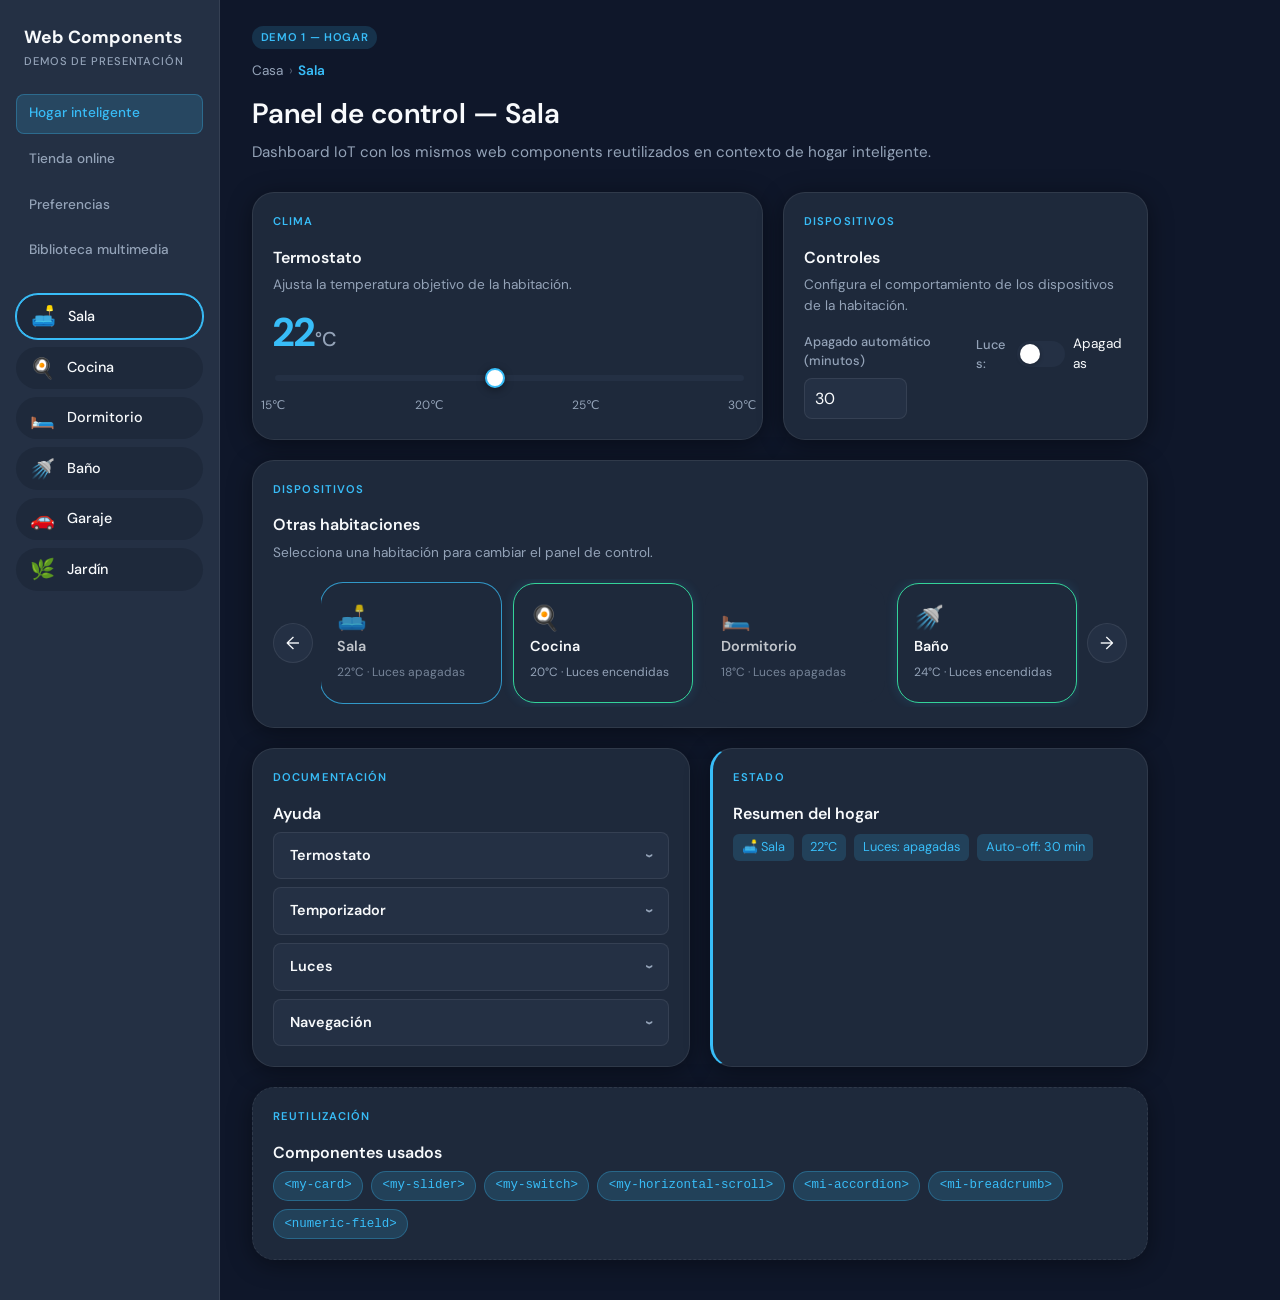
==== commit 582b3156: "nuevo" ====
--- a/index.html
+++ b/index.html
@@ -5,36 +5,44 @@
     <meta name="viewport" content="width=device-width, initial-scale=1.0" />
     <title>Panel de control del hogar</title>
     <link rel="stylesheet" href="styles.css" />
+    <link rel="stylesheet" href="presentation.css" />
   </head>
-  <body>
+  <body class="theme-home">
     <div class="app">
       <aside class="sidebar">
         <div class="sidebar-brand">
-          Smart Home
-          <span>Panel de control</span>
-        </div>
+          Web Components
+          <span>Demos de presentación</span>
+        </div>
+        <nav class="demo-nav" aria-label="Demos">
+          <a href="index.html" aria-current="page">Hogar inteligente</a>
+          <a href="tienda.html">Tienda online</a>
+          <a href="configuracion.html">Preferencias</a>
+          <a href="multimedia.html">Biblioteca multimedia</a>
+        </nav>
         <nav class="room-nav" id="room-nav" aria-label="Habitaciones"></nav>
       </aside>
 
       <main class="page">
         <header class="page-header">
+          <span class="demo-badge">Demo 1 — Hogar</span>
           <mi-breadcrumb id="breadcrumb">
-            <mi-breadcrumb-item href="#" data-room="sala">Inicio</mi-breadcrumb-item>
+            <mi-breadcrumb-item href="#" data-room="sala">Casa</mi-breadcrumb-item>
             <mi-breadcrumb-item id="breadcrumb-room">Sala</mi-breadcrumb-item>
           </mi-breadcrumb>
 
           <h1 id="page-title">Panel de control — Sala</h1>
-          <p>Demostración de los web components del equipo aplicados a un panel de hogar inteligente.</p>
+          <p>Dashboard IoT con los mismos web components reutilizados en contexto de hogar inteligente.</p>
         </header>
 
-        <div class="dashboard">
-          <div class="dashboard-top">
+        <div class="home-grid">
+          <div class="home-grid-top">
             <section class="section">
               <p class="section-label">Clima</p>
               <h2>Termostato</h2>
               <p class="section-desc">Ajusta la temperatura objetivo de la habitación.</p>
               <div class="temp-display" id="temp-display" aria-live="polite">22<span>°C</span></div>
-              <my-slider id="thermostat" min="15" max="30" value="22" step="1">
+              <my-slider id="thermostat" min="15" max="30" value="22" step="1" aria-label="Temperatura objetivo">
                 <slider-label position="15">15&#8451;</slider-label>
                 <slider-label position="20">20&#8451;</slider-label>
                 <slider-label position="25">25&#8451;</slider-label>
@@ -63,7 +71,7 @@
           </div>
 
           <section class="section">
-            <p class="section-label">Navegación</p>
+            <p class="section-label">Dispositivos</p>
             <h2>Otras habitaciones</h2>
             <p class="section-desc">Selecciona una habitación para cambiar el panel de control.</p>
             <my-horizontal-scroll class="products" id="room-scroll">
@@ -104,12 +112,26 @@
               </mi-accordion>
             </section>
 
-            <section class="section" id="status">
+            <section class="section energy-summary" id="status">
               <p class="section-label">Estado</p>
-              <h2>Resumen</h2>
-              <p id="status-text"></p>
+              <h2>Resumen del hogar</h2>
+              <p class="live-summary" id="status-text" aria-live="polite"></p>
             </section>
           </div>
+
+          <section class="section component-note">
+            <p class="section-label">Reutilización</p>
+            <h2>Componentes usados</h2>
+            <div class="component-tags">
+              <span>&lt;my-card&gt;</span>
+              <span>&lt;my-slider&gt;</span>
+              <span>&lt;my-switch&gt;</span>
+              <span>&lt;my-horizontal-scroll&gt;</span>
+              <span>&lt;mi-accordion&gt;</span>
+              <span>&lt;mi-breadcrumb&gt;</span>
+              <span>&lt;numeric-field&gt;</span>
+            </div>
+          </section>
         </div>
       </main>
     </div>
@@ -118,6 +140,9 @@
       <style>
         :host {
           display: block;
+          width: 100%;
+          max-width: 100%;
+          overflow: hidden;
           --scroll-gap: 1rem;
           --scroll-padding: 1rem;
           --button-size: 40px;
@@ -127,18 +152,25 @@
           display: flex;
           align-items: center;
           gap: 0.5rem;
+          width: 100%;
+          max-width: 100%;
+          min-width: 0;
         }
 
         .scroll-container {
           flex: 1;
+          min-width: 0;
           display: flex;
+          align-items: flex-start;
           gap: var(--scroll-gap);
           padding: var(--scroll-padding);
           overflow-x: auto;
+          overflow-y: hidden;
           scroll-behavior: smooth;
           scroll-snap-type: x proximity;
+          overscroll-behavior-x: contain;
           scrollbar-width: thin;
-          scrollbar-color: var(--bg-elevated, #243044) transparent;
+          scrollbar-color: var(--surface-soft, var(--bg-elevated, #243044)) transparent;
         }
 
         ::slotted(my-card) {
@@ -194,7 +226,7 @@
           width: 100%;
           height: 6px;
           border-radius: 999px;
-          background: var(--bg-elevated, #243044);
+          background: var(--slider-track-bg, var(--surface-soft, var(--bg-elevated, #243044)));
           cursor: pointer;
           outline: none;
         }
@@ -205,7 +237,8 @@
           width: 20px;
           height: 20px;
           border-radius: 50%;
-          background: #fff;
+          background: var(--slider-thumb-bg, #ffffff);
+          border: var(--slider-thumb-border, 2px solid var(--accent, #38bdf8));
           box-shadow: 0 2px 8px rgba(0, 0, 0, 0.4);
           cursor: pointer;
           transition: transform 0.15s;
@@ -218,9 +251,9 @@
         input[type="range"]::-moz-range-thumb {
           width: 20px;
           height: 20px;
-          border: none;
+          border: var(--slider-thumb-border, 2px solid var(--accent, #38bdf8));
           border-radius: 50%;
-          background: #fff;
+          background: var(--slider-thumb-bg, #ffffff);
           box-shadow: 0 2px 8px rgba(0, 0, 0, 0.4);
           cursor: pointer;
         }
@@ -228,7 +261,7 @@
         input[type="range"]::-moz-range-track {
           height: 6px;
           border-radius: 999px;
-          background: var(--bg-elevated, #243044);
+          background: var(--slider-track-bg, var(--surface-soft, var(--bg-elevated, #243044)));
         }
 
         .labels {
--- a/styles.css
+++ b/styles.css
@@ -7,49 +7,56 @@
 }
 
 :root {
-  --bg-page: #0f1419;
-  --bg-surface: #1a2332;
-  --bg-elevated: #243044;
-  --accent: #3b9eff;
+  --page-bg: #0f172a;
+  --surface: #1e293b;
+  --surface-soft: #243044;
+  --text-main: #f8fafc;
+  --text-muted: #94a3b8;
+  --accent: #38bdf8;
+  --accent-soft: rgba(56, 189, 248, 0.16);
   --accent-success: #34d399;
   --accent-warm: #fbbf24;
-  --text-primary: #e8edf4;
-  --text-muted: #8b9cb3;
+  --card-radius: 22px;
   --border: rgba(255, 255, 255, 0.08);
-  --radius: 12px;
   --shadow: 0 4px 24px rgba(0, 0, 0, 0.4);
   --font: "DM Sans", system-ui, sans-serif;
 
-  --card-bg: var(--bg-surface);
+  --bg-page: var(--page-bg);
+  --bg-surface: var(--surface);
+  --bg-elevated: var(--surface-soft);
+  --text-primary: var(--text-main);
+  --radius: var(--card-radius);
+
+  --card-bg: var(--surface);
   --card-border: var(--border);
-  --card-radius: var(--radius);
   --card-width: auto;
   --card-height: auto;
 
   --scroll-gap: 1rem;
   --scroll-padding: 0.5rem;
   --button-size: 40px;
-  --button-background: var(--bg-elevated);
+  --button-background: var(--surface-soft);
 }
 
 body {
   margin: 0;
   min-height: 100vh;
+  overflow-x: hidden;
   font-family: var(--font);
   line-height: 1.5;
-  color: var(--text-primary);
-  background: linear-gradient(160deg, var(--bg-page) 0%, #151c28 100%);
+  color: var(--text-main);
+  background: var(--page-bg);
 }
 
 .app {
   display: grid;
-  grid-template-columns: 220px 1fr;
+  grid-template-columns: 220px minmax(0, 1fr);
   min-height: 100vh;
 }
 
 .sidebar {
   padding: 1.5rem 1rem;
-  background: rgba(0, 0, 0, 0.25);
+  background: var(--surface-soft);
   border-right: 1px solid var(--border);
   display: flex;
   flex-direction: column;
@@ -59,7 +66,7 @@
 .sidebar-brand {
   font-size: 1.1rem;
   font-weight: 700;
-  color: var(--text-primary);
+  color: var(--text-main);
   padding: 0 0.5rem;
 }
 
@@ -91,7 +98,7 @@
 }
 
 .nav-card[active] {
-  --card-border: var(--accent);
+  --card-border: 1px solid var(--accent);
   box-shadow: 0 0 0 1px var(--accent);
 }
 
@@ -116,10 +123,14 @@
   max-width: 960px;
   padding: 1.5rem 2rem 2.5rem;
   width: 100%;
+  min-width: 0;
+  container-type: inline-size;
+  container-name: page;
 }
 
 .page-header {
   margin-bottom: 1.75rem;
+  min-width: 0;
 }
 
 .page-header h1 {
@@ -137,38 +148,42 @@
 .dashboard {
   display: grid;
   gap: 1.25rem;
+  width: 100%;
+  min-width: 0;
 }
 
 .dashboard-top {
   display: grid;
-  grid-template-columns: 1fr;
+  grid-template-columns: minmax(0, 1fr);
   gap: 1.25rem;
-}
-
-@media (min-width: 720px) {
+  min-width: 0;
+}
+
+.dashboard-bottom {
+  display: grid;
+  grid-template-columns: minmax(0, 1fr);
+  gap: 1.25rem;
+  min-width: 0;
+}
+
+@container page (min-width: 640px) {
   .dashboard-top {
-    grid-template-columns: 1.2fr 1fr;
-  }
-}
-
-.dashboard-bottom {
-  display: grid;
-  grid-template-columns: 1fr;
-  gap: 1.25rem;
-}
-
-@media (min-width: 720px) {
+    grid-template-columns: minmax(0, 1.2fr) minmax(0, 1fr);
+  }
+
   .dashboard-bottom {
-    grid-template-columns: 1fr 1fr;
+    grid-template-columns: repeat(2, minmax(0, 1fr));
   }
 }
 
 .section {
-  background: var(--bg-surface);
+  background: var(--surface);
   border: 1px solid var(--border);
-  border-radius: var(--radius);
+  border-radius: var(--card-radius);
   padding: 1.25rem;
   box-shadow: var(--shadow);
+  min-width: 0;
+  overflow-wrap: anywhere;
 }
 
 .section-label {
@@ -177,7 +192,7 @@
   font-weight: 600;
   text-transform: uppercase;
   letter-spacing: 0.1em;
-  color: var(--text-muted);
+  color: var(--accent);
 }
 
 .section h2 {
@@ -209,13 +224,14 @@
 
 .controls {
   display: grid;
-  grid-template-columns: 1fr;
+  grid-template-columns: minmax(0, 1fr);
   gap: 1.25rem;
-}
-
-@media (min-width: 480px) {
+  min-width: 0;
+}
+
+@container page (min-width: 520px) {
   .controls {
-    grid-template-columns: 1fr 1fr;
+    grid-template-columns: repeat(2, minmax(0, 1fr));
   }
 }
 
@@ -231,10 +247,6 @@
   color: var(--text-muted);
 }
 
-#status {
-  border-left: 3px solid var(--accent-success);
-}
-
 #status-text {
   margin: 0;
   font-size: 0.9rem;
@@ -245,50 +257,16 @@
   display: inline-block;
   padding: 0.2rem 0.55rem;
   margin: 0.15rem 0.25rem 0.15rem 0;
-  background: var(--bg-elevated);
+  background: var(--surface-soft);
   border-radius: 6px;
   font-size: 0.8rem;
   font-variant-numeric: tabular-nums;
 }
 
-.scroll-card {
-  --card-width: 180px;
-  --card-height: 110px;
-  cursor: pointer;
-  transition: border-color 0.2s, transform 0.15s;
-}
-
-.scroll-card:hover {
-  transform: translateY(-2px);
-}
-
-.scroll-card[active] {
-  --card-border: var(--accent);
-  box-shadow: 0 0 0 1px var(--accent);
-}
-
-.room-card-inner {
-  display: flex;
-  flex-direction: column;
-  justify-content: center;
-  height: 100%;
-  padding: 0.85rem 1rem;
-  gap: 0.35rem;
-}
-
-.room-card-icon {
-  font-size: 1.5rem;
-  line-height: 1;
-}
-
-.room-card-name {
-  font-weight: 600;
-  font-size: 0.9rem;
-}
-
-.room-card-status {
-  font-size: 0.75rem;
-  color: var(--text-muted);
+my-horizontal-scroll {
+  display: block;
+  width: 100%;
+  max-width: 100%;
 }
 
 .products {
@@ -302,13 +280,13 @@
   cursor: pointer;
   border: 1px solid var(--border);
   border-radius: 8px;
-  background-color: var(--bg-elevated);
-  color: var(--text-primary);
+  background-color: var(--surface-soft);
+  color: var(--text-main);
   transition: background-color 0.15s;
 }
 
 button:hover {
-  background-color: #2d3d56;
+  filter: brightness(1.1);
 }
 
 button:focus-visible {
@@ -330,15 +308,24 @@
 
 my-slider {
   display: block;
+  width: 100%;
   max-width: 100%;
+  min-width: 0;
 }
 
 mi-accordion {
   display: block;
+  width: 100%;
   max-width: 100%;
-}
-
-@media (max-width: 640px) {
+  min-width: 0;
+}
+
+numeric-field,
+my-switch {
+  max-width: 100%;
+}
+
+@media (max-width: 900px) {
   .app {
     grid-template-columns: 1fr;
   }
@@ -346,7 +333,7 @@
   .sidebar {
     border-right: none;
     border-bottom: 1px solid var(--border);
-    padding: 1rem;
+    padding: 1rem 1.25rem;
   }
 
   .room-nav {
@@ -354,6 +341,7 @@
     overflow-x: auto;
     padding-bottom: 0.25rem;
     scroll-snap-type: x mandatory;
+    -webkit-overflow-scrolling: touch;
   }
 
   .nav-card {
@@ -362,7 +350,38 @@
     scroll-snap-align: start;
   }
 
+  .nav-card:hover {
+    transform: translateY(-2px);
+  }
+
   .page {
-    padding: 1.25rem 1rem 2rem;
-  }
-}
+    padding: 1.25rem 1.25rem 2rem;
+  }
+}
+
+@media (max-width: 480px) {
+  .page-header h1 {
+    font-size: 1.35rem;
+  }
+
+  .page-header p {
+    font-size: 0.875rem;
+  }
+
+  .temp-display {
+    font-size: 2rem;
+  }
+
+  .temp-display span {
+    font-size: 1rem;
+  }
+
+  .section {
+    padding: 1rem;
+  }
+
+  .products {
+    --scroll-gap: 0.5rem;
+    --button-size: 36px;
+  }
+}
--- a/presentation.css
+++ b/presentation.css
@@ -0,0 +1,534 @@
+/* ── Temas por página ── */
+
+.theme-home {
+  --page-bg: #0f172a;
+  --surface: #1e293b;
+  --surface-soft: #243044;
+  --text-main: #f8fafc;
+  --text-muted: #94a3b8;
+  --accent: #38bdf8;
+  --accent-soft: rgba(56, 189, 248, 0.16);
+  --card-radius: 22px;
+  --border: rgba(255, 255, 255, 0.08);
+  --shadow: 0 4px 24px rgba(0, 0, 0, 0.4);
+}
+
+.theme-store {
+  --page-bg: #f6f8fb;
+  --surface: #ffffff;
+  --surface-soft: #eef2f7;
+  --text-main: #0f172a;
+  --text-muted: #64748b;
+  --accent: #22c55e;
+  --accent-soft: rgba(34, 197, 94, 0.14);
+  --card-radius: 18px;
+  --border: rgba(15, 23, 42, 0.08);
+  --shadow: 0 2px 12px rgba(15, 23, 42, 0.06);
+}
+
+.theme-settings {
+  --page-bg: #f8fafc;
+  --surface: #ffffff;
+  --surface-soft: #f1f5f9;
+  --text-main: #111827;
+  --text-muted: #6b7280;
+  --accent: #6366f1;
+  --accent-soft: rgba(99, 102, 241, 0.14);
+  --card-radius: 24px;
+  --border: rgba(17, 24, 39, 0.08);
+  --shadow: 0 1px 8px rgba(17, 24, 39, 0.05);
+}
+
+.theme-streaming {
+  --page-bg: #09090b;
+  --surface: #18181b;
+  --surface-soft: #27272a;
+  --text-main: #f8fafc;
+  --text-muted: #a1a1aa;
+  --accent: #e11d48;
+  --accent-soft: rgba(225, 29, 72, 0.18);
+  --card-radius: 14px;
+  --border: rgba(255, 255, 255, 0.06);
+  --shadow: 0 4px 32px rgba(0, 0, 0, 0.6);
+}
+
+/* ── Navegación demo ── */
+
+.demo-nav {
+  display: flex;
+  flex-direction: column;
+  gap: 0.35rem;
+}
+
+.demo-nav a {
+  display: block;
+  padding: 0.55rem 0.75rem;
+  border-radius: 8px;
+  font-size: 0.85rem;
+  font-weight: 500;
+  color: var(--text-muted);
+  text-decoration: none;
+  border: 1px solid transparent;
+  transition: background 0.15s, color 0.15s, border-color 0.15s;
+}
+
+.demo-nav a:hover {
+  color: var(--text-main);
+  background: var(--accent-soft);
+}
+
+.demo-nav a[aria-current="page"] {
+  color: var(--accent);
+  background: var(--accent-soft);
+  border-color: rgba(0, 0, 0, 0.08);
+  border-color: color-mix(in srgb, var(--accent), transparent 70%);
+}
+
+.demo-badge {
+  display: inline-block;
+  margin-bottom: 0.75rem;
+  padding: 0.2rem 0.55rem;
+  border-radius: 999px;
+  font-size: 0.7rem;
+  font-weight: 600;
+  letter-spacing: 0.06em;
+  text-transform: uppercase;
+  color: var(--accent);
+  background: var(--accent-soft);
+}
+
+.metric-display {
+  font-size: 2rem;
+  font-weight: 700;
+  font-variant-numeric: tabular-nums;
+  color: var(--accent);
+  margin-bottom: 0.75rem;
+  line-height: 1;
+}
+
+.metric-display span {
+  font-size: 1rem;
+  font-weight: 500;
+  color: var(--text-muted);
+}
+
+.live-summary {
+  margin: 0;
+  font-size: 0.9rem;
+  line-height: 1.7;
+  color: var(--text-muted);
+}
+
+.live-summary strong {
+  color: var(--text-main);
+}
+
+/* ── Sección componentes reutilizados ── */
+
+.component-note {
+  border-style: dashed;
+}
+
+.component-tags {
+  display: flex;
+  flex-wrap: wrap;
+  gap: 0.5rem;
+}
+
+.component-tags span {
+  display: inline-block;
+  padding: 0.3rem 0.65rem;
+  border-radius: 999px;
+  font-size: 0.78rem;
+  font-family: ui-monospace, monospace;
+  background: var(--accent-soft);
+  color: var(--accent);
+  border: 1px solid rgba(0, 0, 0, 0.08);
+  border: 1px solid color-mix(in srgb, var(--accent), transparent 70%);
+}
+
+/* ── Hogar inteligente ── */
+
+.home-grid {
+  display: grid;
+  gap: 1.25rem;
+}
+
+.home-grid-top {
+  display: grid;
+  grid-template-columns: minmax(0, 1fr);
+  gap: 1.25rem;
+}
+
+@container page (min-width: 640px) {
+  .home-grid-top {
+    grid-template-columns: minmax(0, 1.4fr) minmax(0, 1fr);
+  }
+}
+
+.device-card,
+.scroll-card {
+  --card-width: 180px;
+  --card-height: 120px;
+  cursor: pointer;
+  transition: border-color 0.2s, transform 0.15s, box-shadow 0.2s;
+}
+
+.device-card:hover,
+.scroll-card:hover {
+  transform: translateY(-2px);
+}
+
+.device-card.is-on,
+.scroll-card.is-on {
+  --card-border: 1px solid var(--accent-success);
+  box-shadow: 0 0 12px var(--accent-soft);
+}
+
+.device-card.is-off,
+.scroll-card.is-off {
+  opacity: 0.75;
+}
+
+.device-card.is-alert,
+.scroll-card.is-alert {
+  --card-border: 1px solid var(--accent-warm);
+  box-shadow: 0 0 12px rgba(251, 191, 36, 0.2);
+}
+
+.device-card-inner,
+.room-card-inner {
+  display: flex;
+  flex-direction: column;
+  justify-content: center;
+  height: 100%;
+  padding: 0.85rem 1rem;
+  gap: 0.35rem;
+}
+
+.device-card-icon,
+.room-card-icon {
+  font-size: 1.5rem;
+  line-height: 1;
+}
+
+.device-card-name,
+.room-card-name {
+  font-weight: 600;
+  font-size: 0.9rem;
+}
+
+.device-card-status,
+.room-card-status {
+  font-size: 0.75rem;
+  color: var(--text-muted);
+}
+
+.energy-summary {
+  border-left: 3px solid var(--accent);
+}
+
+.energy-summary .status-chip {
+  background: var(--accent-soft);
+  color: var(--accent);
+}
+
+/* ── Tienda online ── */
+
+.store-layout {
+  display: grid;
+  gap: 1.25rem;
+}
+
+.store-layout-main {
+  display: grid;
+  grid-template-columns: minmax(0, 1fr);
+  gap: 1.25rem;
+}
+
+@container page (min-width: 720px) {
+  .store-layout-main {
+    grid-template-columns: minmax(0, 1.5fr) minmax(0, 1fr);
+  }
+}
+
+.product-carousel {
+  --scroll-gap: 0.85rem;
+  --scroll-padding: 0.5rem;
+}
+
+.product-card,
+.catalog-card {
+  --card-width: 170px;
+  --card-height: 210px;
+  --card-bg: var(--surface);
+  cursor: pointer;
+  transition: border-color 0.2s, transform 0.15s;
+}
+
+.product-card:hover,
+.catalog-card:hover {
+  --card-hover-transform: translateY(-3px);
+}
+
+.product-card[active],
+.catalog-card[active] {
+  --card-border: 1px solid var(--accent);
+  box-shadow: 0 4px 16px var(--accent-soft);
+}
+
+.product-card-inner,
+.catalog-card-inner {
+  display: flex;
+  flex-direction: column;
+  height: 100%;
+  padding: 0.85rem;
+  gap: 0.4rem;
+}
+
+.product-card-icon,
+.catalog-card-icon {
+  font-size: 2rem;
+  line-height: 1;
+}
+
+.product-card-name,
+.catalog-card-name {
+  font-weight: 600;
+  font-size: 0.9rem;
+}
+
+.product-price {
+  font-size: 1.1rem;
+  font-weight: 700;
+  color: var(--accent);
+  margin-top: auto;
+}
+
+.stock-badge {
+  display: inline-block;
+  padding: 0.15rem 0.5rem;
+  border-radius: 999px;
+  font-size: 0.68rem;
+  font-weight: 600;
+  text-transform: uppercase;
+  letter-spacing: 0.04em;
+}
+
+.stock-badge.available {
+  background: var(--accent-soft);
+  color: var(--accent);
+}
+
+.stock-badge.unavailable {
+  background: rgba(239, 68, 68, 0.12);
+  color: #ef4444;
+}
+
+.cart-summary {
+  border-left: 3px solid var(--accent);
+}
+
+.cart-add-btn {
+  margin-top: 1rem;
+  background: var(--accent);
+  color: #fff;
+  border-color: var(--accent);
+  font-weight: 600;
+}
+
+.cart-add-btn:hover {
+  filter: brightness(1.08);
+}
+
+.category-nav {
+  display: flex;
+  flex-wrap: wrap;
+  gap: 0.5rem;
+  margin-top: 1rem;
+}
+
+.category-nav button {
+  font-size: 0.8rem;
+  padding: 0.35rem 0.75rem;
+}
+
+.category-nav button[active] {
+  border-color: var(--accent);
+  color: var(--accent);
+  background: var(--accent-soft);
+}
+
+.filter-bar {
+  display: grid;
+  gap: 1rem;
+}
+
+@container page (min-width: 520px) {
+  .filter-bar {
+    grid-template-columns: repeat(2, minmax(0, 1fr));
+  }
+}
+
+/* ── Preferencias ── */
+
+.settings-layout {
+  display: flex;
+  flex-direction: column;
+  gap: 1.25rem;
+  max-width: 640px;
+}
+
+.settings-layout .section {
+  box-shadow: none;
+}
+
+.settings-summary {
+  border-left: 3px solid var(--accent);
+}
+
+.setting-list {
+  display: flex;
+  flex-direction: column;
+  gap: 1rem;
+}
+
+.setting-row {
+  display: flex;
+  align-items: center;
+  justify-content: space-between;
+  gap: 1rem;
+  flex-wrap: wrap;
+}
+
+.setting-row-info {
+  min-width: 0;
+}
+
+.setting-row-info strong {
+  display: block;
+  font-size: 0.9rem;
+  font-weight: 600;
+}
+
+.setting-row-info span {
+  font-size: 0.8rem;
+  color: var(--text-muted);
+}
+
+/* ── Streaming ── */
+
+.streaming-hero {
+  padding: 2rem 1.5rem;
+  margin-bottom: 0.5rem;
+  background: linear-gradient(135deg, var(--surface) 0%, var(--surface-soft) 100%);
+  border-radius: var(--card-radius);
+  border: 1px solid var(--border);
+}
+
+.streaming-hero h1 {
+  font-size: 2.25rem;
+  font-weight: 700;
+  margin: 0.5rem 0 0.35rem;
+  letter-spacing: -0.02em;
+}
+
+.streaming-hero p {
+  margin: 0;
+  color: var(--text-muted);
+  font-size: 1rem;
+}
+
+.genre-nav,
+.category-nav {
+  display: flex;
+  flex-wrap: wrap;
+  gap: 0.5rem;
+  margin-top: 1rem;
+}
+
+.genre-nav button {
+  font-size: 0.8rem;
+  padding: 0.35rem 0.75rem;
+}
+
+.genre-nav button[active] {
+  border-color: var(--accent);
+  color: var(--accent);
+  background: var(--accent-soft);
+}
+
+.title-carousel {
+  --scroll-gap: 0.65rem;
+  --scroll-padding: 0.25rem;
+}
+
+.media-card {
+  --card-width: 155px;
+  --card-height: 230px;
+  --card-bg: var(--surface-soft);
+  cursor: pointer;
+  transition: border-color 0.2s, transform 0.15s;
+}
+
+.media-card:hover {
+  --card-hover-transform: translateY(-4px) scale(1.02);
+}
+
+.media-card[active] {
+  --card-border: 1px solid var(--accent);
+  box-shadow: 0 8px 24px var(--accent-soft);
+}
+
+.media-card-inner {
+  display: flex;
+  flex-direction: column;
+  height: 100%;
+  padding: 0.85rem;
+  gap: 0.35rem;
+}
+
+.media-poster,
+.media-card-poster {
+  font-size: 2.5rem;
+  line-height: 1;
+  margin-bottom: 0.25rem;
+}
+
+.media-card-title {
+  font-weight: 600;
+  font-size: 0.88rem;
+}
+
+.media-meta,
+.media-card-genre {
+  font-size: 0.72rem;
+  color: var(--text-muted);
+  margin-top: auto;
+}
+
+.watch-summary {
+  border-left: 3px solid var(--accent);
+}
+
+.theme-streaming my-card.media-card {
+  --card-bg: #27272a;
+  --card-border: 1px solid rgba(255, 255, 255, 0.06);
+}
+
+@media (max-width: 480px) {
+  .device-card {
+    --card-width: 150px;
+    --card-height: 110px;
+  }
+
+  .product-card,
+  .catalog-card {
+    --card-width: 150px;
+    --card-height: 195px;
+  }
+
+  .streaming-hero h1 {
+    font-size: 1.65rem;
+  }
+}
